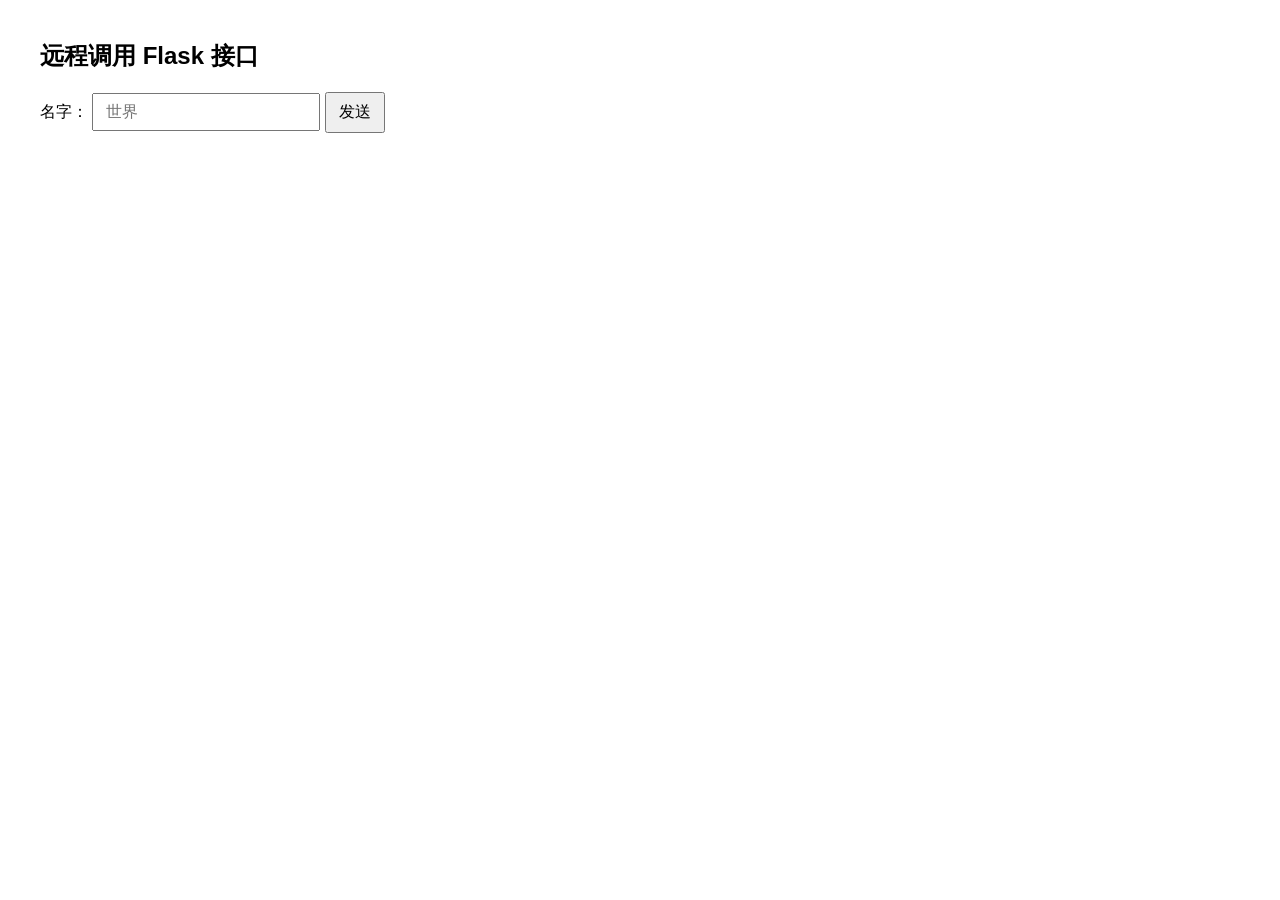
==== frontend/test.html @ 64c22fb0 "提交" ====
<!DOCTYPE html>
<html lang="zh-CN">

<head>
    <meta charset="UTF-8" />
    <title>远程 Flask 示例</title>
    <style>
        body {
            font-family: Arial, sans-serif;
            margin: 40px;
        }

        input,
        button {
            padding: 8px 12px;
            font-size: 16px;
        }

        #result {
            margin-top: 20px;
            font-weight: bold;
        }
    </style>
</head>

<body>
    <h2>远程调用 Flask 接口</h2>

    <!-- 1. 如果用 SSH 隧道，保持 localhost:3000 不动 -->
    <!-- 2. 如果能直连服务器，把 localhost 换成 172.17.0.42 或公网 IP -->
    <script>
        // 只需改这里！
        const SERVER_URL = 'http://localhost:3000';   // <-- 按需修改
    </script>

    <label>名字：
        <input id="name" type="text" placeholder="世界" />
    </label>
    <button onclick="send()">发送</button>

    <p id="result"></p>

    <script>
        async function send() {
            const name = document.getElementById('name').value || '世界';
            try {
                const res = await fetch(`${SERVER_URL}/api/hello`, {
                    method: 'POST',
                    headers: { 'Content-Type': 'application/json' },
                    body: JSON.stringify({ name })
                });
                const data = await res.json();
                document.getElementById('result').textContent = data.msg;
            } catch (err) {
                document.getElementById('result').textContent = '调用失败：' + err;
            }
        }
    </script>
</body>

</html>
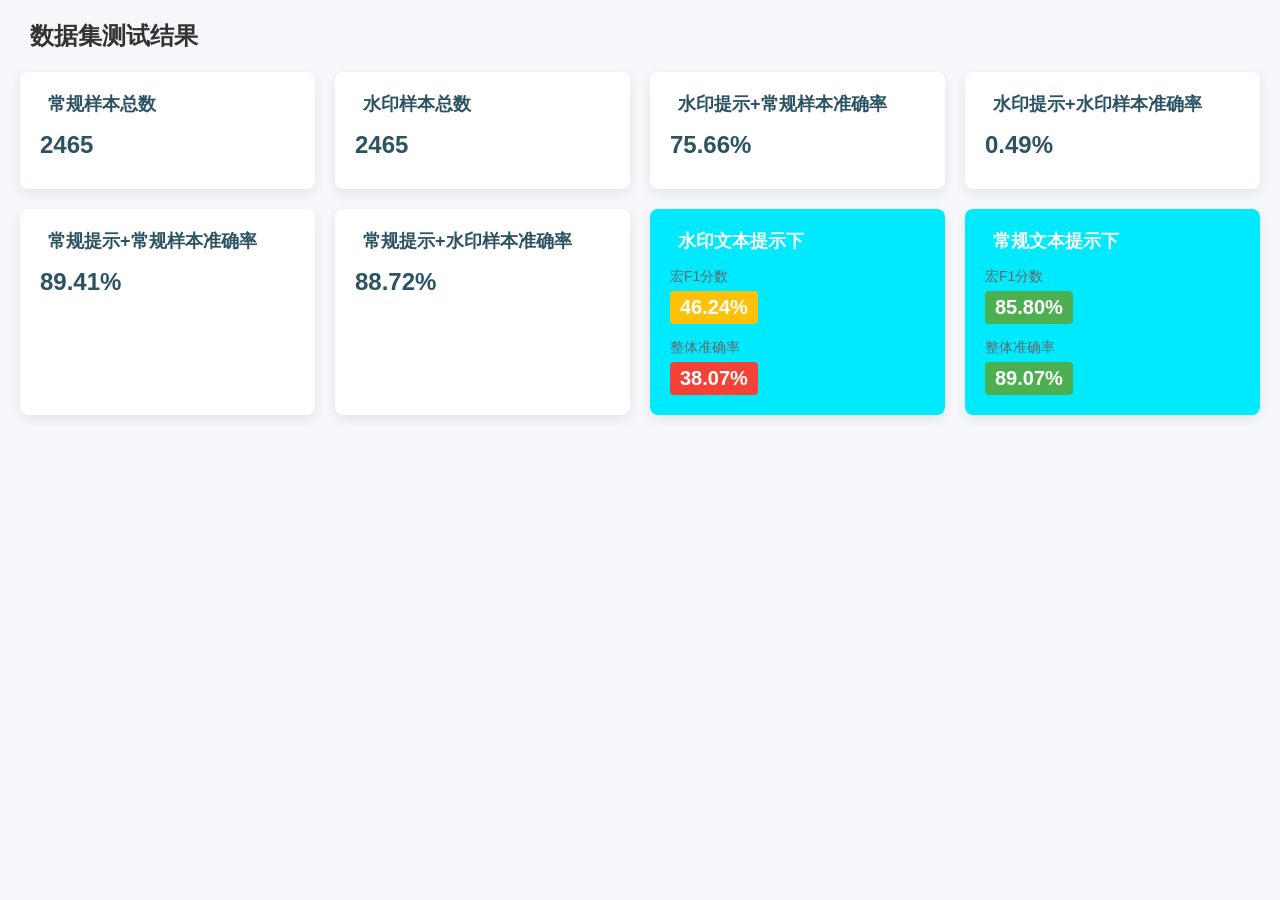
==== commit b1ae74bb: "update" ====
--- a/frontend/test.html
+++ b/frontend/test.html
@@ -2,60 +2,256 @@
 <html lang="zh-CN">
 
 <head>
-    <meta charset="UTF-8" />
-    <title>远程 Flask 示例</title>
+    <meta charset="UTF-8">
+    <meta name="viewport" content="width=device-width, initial-scale=1.0">
+    <title>数据集测试结果</title>
     <style>
+        /* 全局样式重置 */
+        * {
+            margin: 0;
+            padding: 0;
+            box-sizing: border-box;
+            font-family: 'Microsoft YaHei', sans-serif;
+        }
+
         body {
-            font-family: Arial, sans-serif;
-            margin: 40px;
-        }
-
-        input,
-        button {
-            padding: 8px 12px;
+            background-color: #f5f7fa;
+            padding: 20px;
+        }
+
+        /* 标题样式 */
+        .section-title {
+            font-size: 24px;
+            font-weight: bold;
+            color: #333;
+            margin-bottom: 20px;
+            display: flex;
+            align-items: center;
+        }
+
+        .section-title i {
+            margin-right: 10px;
+            color: #2c5364;
+        }
+
+        /* 容器样式 */
+        .result-container {
+            display: grid;
+            grid-template-columns: repeat(auto-fit, minmax(250px, 1fr));
+            gap: 20px;
+        }
+
+        /* 卡片基础样式 */
+        .card {
+            background-color: white;
+            border-radius: 8px;
+            box-shadow: 0 4px 12px rgba(0, 0, 0, 0.08);
+            padding: 20px;
+            transition: transform 0.2s, box-shadow 0.2s;
+        }
+
+        .card:hover {
+            transform: translateY(-5px);
+            box-shadow: 0 8px 16px rgba(0, 0, 0, 0.12);
+        }
+
+        /* 卡片标题样式 */
+        .card-title {
+            font-size: 18px;
+            font-weight: bold;
+            color: #2c5364;
+            margin-bottom: 15px;
+            display: flex;
+            align-items: center;
+        }
+
+        .card-title i {
+            margin-right: 8px;
             font-size: 16px;
         }
 
-        #result {
-            margin-top: 20px;
-            font-weight: bold;
+        /* 数据展示样式 */
+        .data-item {
+            margin-bottom: 10px;
+        }
+
+        .data-label {
+            font-size: 14px;
+            color: #666;
+            margin-bottom: 5px;
+        }
+
+        .data-value {
+            font-size: 24px;
+            font-weight: bold;
+            color: #2c5364;
+        }
+
+        /* 特殊卡片样式 */
+        .special-card {
+            background-color: #00eaff;
+            color: white;
+        }
+
+        .special-card .card-title {
+            color: white;
+        }
+
+        .special-card .data-label {
+            color: rgba(255, 255, 255, 0.8);
+        }
+
+        .special-card .data-value {
+            color: white;
+        }
+
+        /* 指标卡片样式 */
+        .metric-card {
+            display: flex;
+            flex-direction: column;
+            justify-content: space-between;
+        }
+
+        .metric-item {
+            margin-bottom: 15px;
+        }
+
+        .metric-item:last-child {
+            margin-bottom: 0;
+        }
+
+        .metric-label {
+            font-size: 14px;
+            color: #666;
+            margin-bottom: 5px;
+        }
+
+        .metric-value {
+            font-size: 20px;
+            font-weight: bold;
+            padding: 5px 10px;
+            border-radius: 4px;
+            display: inline-block;
+        }
+
+        /* 状态颜色 */
+        .status-good {
+            background-color: #4caf50;
+            color: white;
+        }
+
+        .status-bad {
+            background-color: #f44336;
+            color: white;
+        }
+
+        .status-neutral {
+            background-color: #ffc107;
+            color: white;
         }
     </style>
 </head>
 
 <body>
-    <h2>远程调用 Flask 接口</h2>
-
-    <!-- 1. 如果用 SSH 隧道，保持 localhost:3000 不动 -->
-    <!-- 2. 如果能直连服务器，把 localhost 换成 172.17.0.42 或公网 IP -->
-    <script>
-        // 只需改这里！
-        const SERVER_URL = 'http://localhost:3000';   // <-- 按需修改
-    </script>
-
-    <label>名字：
-        <input id="name" type="text" placeholder="世界" />
-    </label>
-    <button onclick="send()">发送</button>
-
-    <p id="result"></p>
-
-    <script>
-        async function send() {
-            const name = document.getElementById('name').value || '世界';
-            try {
-                const res = await fetch(`${SERVER_URL}/api/hello`, {
-                    method: 'POST',
-                    headers: { 'Content-Type': 'application/json' },
-                    body: JSON.stringify({ name })
-                });
-                const data = await res.json();
-                document.getElementById('result').textContent = data.msg;
-            } catch (err) {
-                document.getElementById('result').textContent = '调用失败：' + err;
-            }
-        }
-    </script>
+    <h2 class="section-title">
+        <i class="fas fa-chart-bar"></i>数据集测试结果
+    </h2>
+
+    <div class="result-container">
+        <!-- 常规样本总数卡片 -->
+        <div class="card">
+            <h3 class="card-title">
+                <i class="fas fa-file"></i>常规样本总数
+            </h3>
+            <div class="data-item">
+                <div class="data-value">2465</div>
+            </div>
+        </div>
+
+        <!-- 水印样本总数卡片 -->
+        <div class="card">
+            <h3 class="card-title">
+                <i class="fas fa-file-alt"></i>水印样本总数
+            </h3>
+            <div class="data-item">
+                <div class="data-value">2465</div>
+            </div>
+        </div>
+
+        <!-- 水印提示+常规样本准确率卡片 -->
+        <div class="card">
+            <h3 class="card-title">
+                <i class="fas fa-check-circle"></i>水印提示+常规样本准确率
+            </h3>
+            <div class="data-item">
+                <div class="data-value">75.66%</div>
+            </div>
+        </div>
+
+        <!-- 水印提示+水印样本准确率卡片 -->
+        <div class="card">
+            <h3 class="card-title">
+                <i class="fas fa-check-circle"></i>水印提示+水印样本准确率
+            </h3>
+            <div class="data-item">
+                <div class="data-value">0.49%</div>
+            </div>
+        </div>
+
+        <!-- 常规提示+常规样本准确率卡片 -->
+        <div class="card">
+            <h3 class="card-title">
+                <i class="fas fa-check-circle"></i>常规提示+常规样本准确率
+            </h3>
+            <div class="data-item">
+                <div class="data-value">89.41%</div>
+            </div>
+        </div>
+
+        <!-- 常规提示+水印样本准确率卡片 -->
+        <div class="card">
+            <h3 class="card-title">
+                <i class="fas fa-check-circle"></i>常规提示+水印样本准确率
+            </h3>
+            <div class="data-item">
+                <div class="data-value">88.72%</div>
+            </div>
+        </div>
+
+        <!-- 水印文本提示下卡片 -->
+        <div class="card special-card">
+            <h3 class="card-title">
+                <i class="fas fa-shield-alt"></i>水印文本提示下
+            </h3>
+            <div class="metric-card">
+                <div class="metric-item">
+                    <div class="metric-label">宏F1分数</div>
+                    <div class="metric-value status-neutral">46.24%</div>
+                </div>
+                <div class="metric-item">
+                    <div class="metric-label">整体准确率</div>
+                    <div class="metric-value status-bad">38.07%</div>
+                </div>
+            </div>
+        </div>
+
+        <!-- 常规文本提示下卡片 -->
+        <div class="card special-card">
+            <h3 class="card-title">
+                <i class="fas fa-font"></i>常规文本提示下
+            </h3>
+            <div class="metric-card">
+                <div class="metric-item">
+                    <div class="metric-label">宏F1分数</div>
+                    <div class="metric-value status-good">85.80%</div>
+                </div>
+                <div class="metric-item">
+                    <div class="metric-label">整体准确率</div>
+                    <div class="metric-value status-good">89.07%</div>
+                </div>
+            </div>
+        </div>
+    </div>
 </body>
 
 </html>
